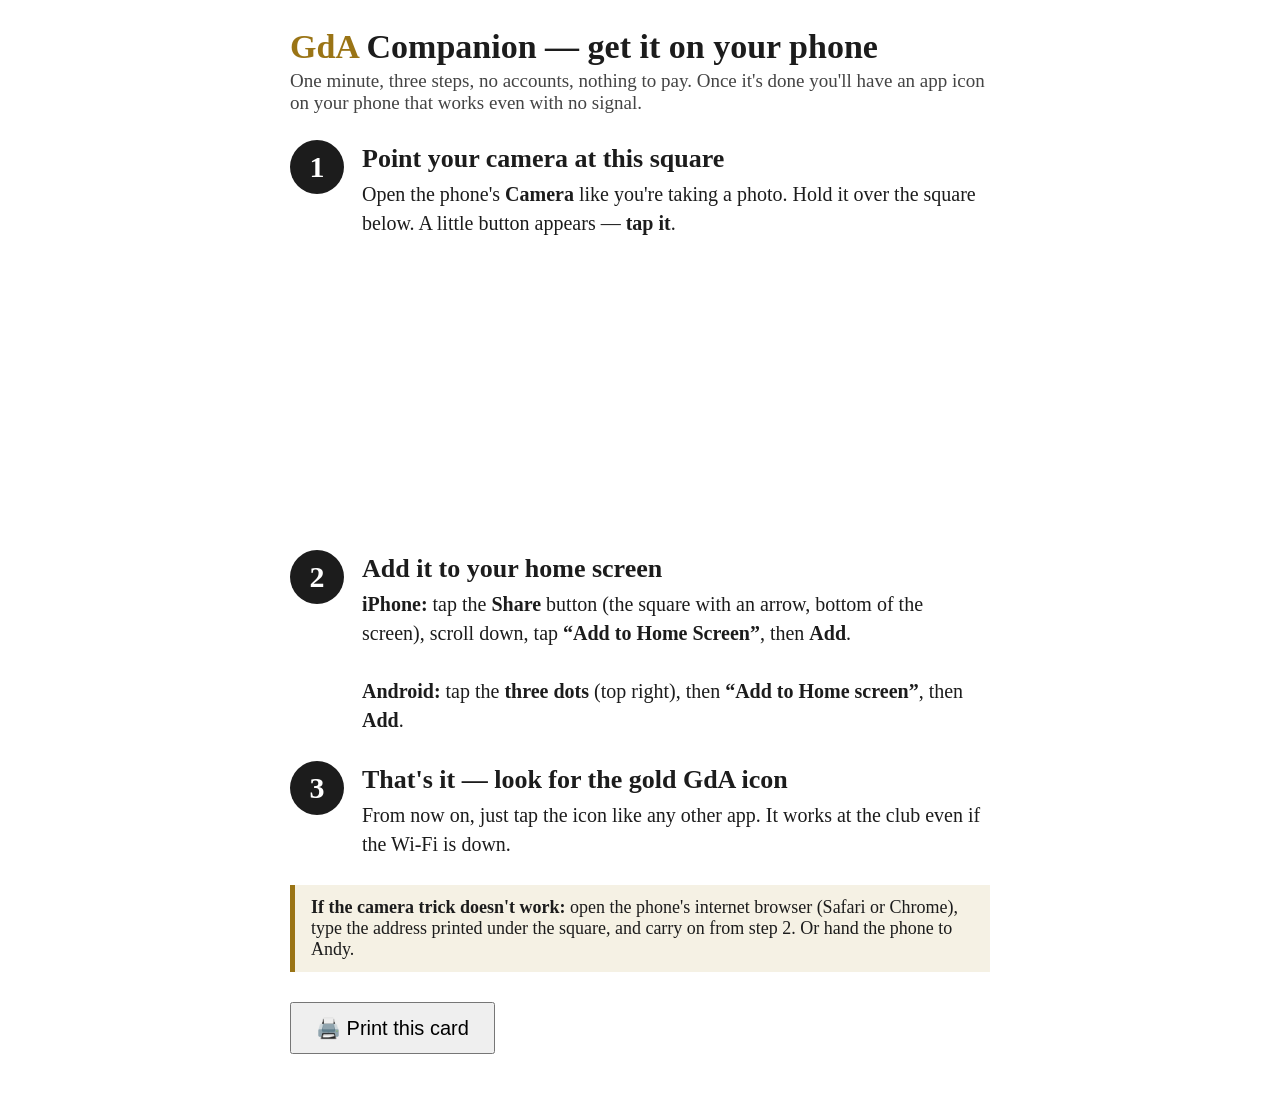
==== install-card.html @ 6cca6bb2 "Step 12 (pulled forward): PWA - manifest, network-first/cache-fallback service worker, generated ico" ====
<!DOCTYPE html>
<html lang="en">
<head>
<meta charset="utf-8">
<meta name="viewport" content="width=device-width, initial-scale=1">
<title>GdA Companion — install card</title>
<style>
  body { font-family: Georgia, "Times New Roman", serif; background: #fff; color: #1c1c1c;
         max-width: 700px; margin: 0 auto; padding: 28px 20px; }
  h1 { font-size: 34px; margin: 0 0 4px; } h1 span { color: #9a7415; }
  .lead { font-size: 19px; color: #444; margin: 0 0 22px; }
  .step { display: flex; gap: 18px; align-items: flex-start; margin: 26px 0; }
  .n { flex: 0 0 54px; height: 54px; border-radius: 50%; background: #1c1c1c; color: #fff;
       font-size: 30px; font-weight: bold; display: flex; align-items: center; justify-content: center; }
  .step h2 { font-size: 26px; margin: 4px 0 6px; }
  .step p { font-size: 20px; line-height: 1.45; margin: 0; }
  #qr { width: 260px; height: 260px; margin: 10px auto; display: block; }
  .url { text-align: center; font-size: 22px; font-weight: bold; letter-spacing: .02em; margin: 4px 0 18px; }
  .tip { background: #f5f1e4; border-left: 5px solid #9a7415; padding: 12px 16px; font-size: 18px; margin-top: 26px; }
  @media print { .noprint { display: none; } body { padding: 10px; } }
</style>
</head>
<body>
<h1><span>GdA</span> Companion — get it on your phone</h1>
<p class="lead">One minute, three steps, no accounts, nothing to pay. Once it's done you'll have
an app icon on your phone that works even with no signal.</p>

<div class="step">
  <div class="n">1</div>
  <div>
    <h2>Point your camera at this square</h2>
    <p>Open the phone's <b>Camera</b> like you're taking a photo. Hold it over the square below.
       A little button appears — <b>tap it</b>.</p>
  </div>
</div>

<div id="qr"><!-- QR SVG injected at deploy --></div>
<p class="url" id="urlline"><!-- URL injected at deploy --></p>

<div class="step">
  <div class="n">2</div>
  <div>
    <h2>Add it to your home screen</h2>
    <p><b>iPhone:</b> tap the <b>Share</b> button (the square with an arrow, bottom of the screen),
       scroll down, tap <b>“Add to Home Screen”</b>, then <b>Add</b>.<br><br>
       <b>Android:</b> tap the <b>three dots</b> (top right), then
       <b>“Add to Home screen”</b>, then <b>Add</b>.</p>
  </div>
</div>

<div class="step">
  <div class="n">3</div>
  <div>
    <h2>That's it — look for the gold GdA icon</h2>
    <p>From now on, just tap the icon like any other app.
       It works at the club even if the Wi-Fi is down.</p>
  </div>
</div>

<div class="tip">
  <b>If the camera trick doesn't work:</b> open the phone's internet browser
  (Safari or Chrome), type the address printed under the square, and carry on from step 2.
  Or hand the phone to Andy.
</div>

<p class="noprint" style="margin-top:30px;"><button onclick="print()" style="font-size:20px;padding:12px 24px;">🖨️ Print this card</button></p>
</body>
</html>
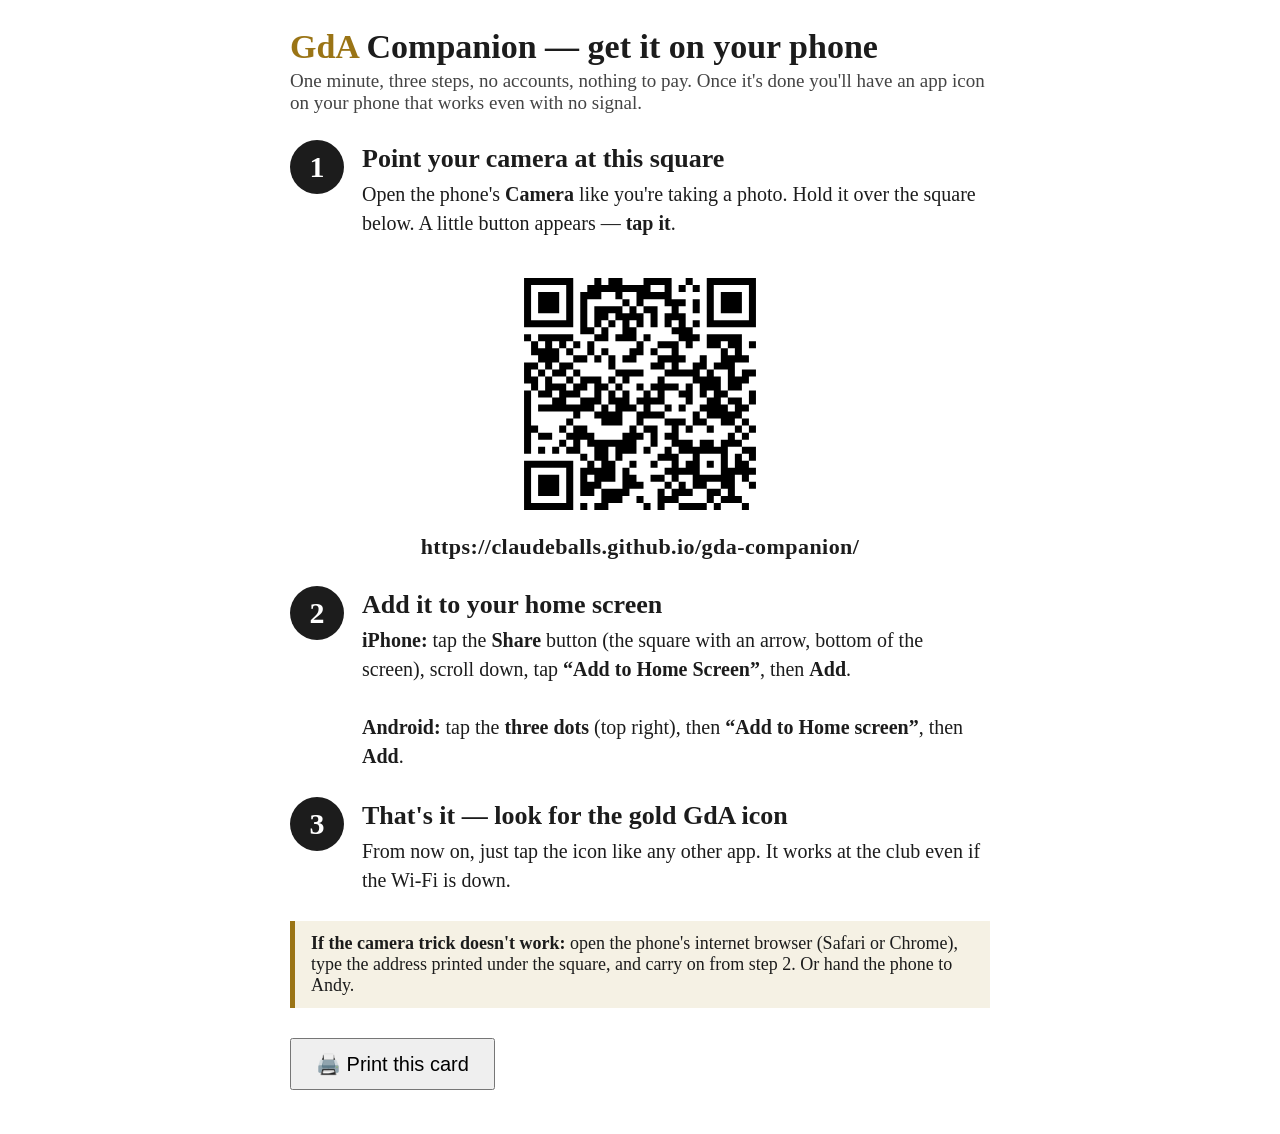
==== commit 91294794: "Live QR + URL baked into install card; sw cache v3" ====
--- a/install-card.html
+++ b/install-card.html
@@ -34,8 +34,9 @@
   </div>
 </div>
 
-<div id="qr"><!-- QR SVG injected at deploy --></div>
-<p class="url" id="urlline"><!-- URL injected at deploy --></p>
+<div id="qr">
+<svg version="1.1" viewBox="0 0 37 37" xmlns="http://www.w3.org/2000/svg"><path d="M2,2H3V3H2zM3,2H4V3H3zM4,2H5V3H4zM5,2H6V3H5zM6,2H7V3H6zM7,2H8V3H7zM8,2H9V3H8zM12,2H13V3H12zM14,2H15V3H14zM15,2H16V3H15zM19,2H20V3H19zM20,2H21V3H20zM21,2H22V3H21zM22,2H23V3H22zM25,2H26V3H25zM28,2H29V3H28zM29,2H30V3H29zM30,2H31V3H30zM31,2H32V3H31zM32,2H33V3H32zM33,2H34V3H33zM34,2H35V3H34zM2,3H3V4H2zM8,3H9V4H8zM11,3H12V4H11zM12,3H13V4H12zM13,3H14V4H13zM14,3H15V4H14zM15,3H16V4H15zM16,3H17V4H16zM17,3H18V4H17zM18,3H19V4H18zM19,3H20V4H19zM22,3H23V4H22zM24,3H25V4H24zM26,3H27V4H26zM28,3H29V4H28zM34,3H35V4H34zM2,4H3V5H2zM4,4H5V5H4zM5,4H6V5H5zM6,4H7V5H6zM8,4H9V5H8zM10,4H11V5H10zM11,4H12V5H11zM12,4H13V5H12zM15,4H16V5H15zM18,4H19V5H18zM19,4H20V5H19zM20,4H21V5H20zM21,4H22V5H21zM22,4H23V5H22zM28,4H29V5H28zM30,4H31V5H30zM31,4H32V5H31zM32,4H33V5H32zM34,4H35V5H34zM2,5H3V6H2zM4,5H5V6H4zM5,5H6V6H5zM6,5H7V6H6zM8,5H9V6H8zM10,5H11V6H10zM16,5H17V6H16zM18,5H19V6H18zM22,5H23V6H22zM23,5H24V6H23zM24,5H25V6H24zM26,5H27V6H26zM28,5H29V6H28zM30,5H31V6H30zM31,5H32V6H31zM32,5H33V6H32zM34,5H35V6H34zM2,6H3V7H2zM4,6H5V7H4zM5,6H6V7H5zM6,6H7V7H6zM8,6H9V7H8zM10,6H11V7H10zM12,6H13V7H12zM13,6H14V7H13zM14,6H15V7H14zM15,6H16V7H15zM17,6H18V7H17zM19,6H20V7H19zM20,6H21V7H20zM23,6H24V7H23zM26,6H27V7H26zM28,6H29V7H28zM30,6H31V7H30zM31,6H32V7H31zM32,6H33V7H32zM34,6H35V7H34zM2,7H3V8H2zM8,7H9V8H8zM10,7H11V8H10zM12,7H13V8H12zM13,7H14V8H13zM15,7H16V8H15zM16,7H17V8H16zM17,7H18V8H17zM18,7H19V8H18zM20,7H21V8H20zM22,7H23V8H22zM23,7H24V8H23zM24,7H25V8H24zM28,7H29V8H28zM34,7H35V8H34zM2,8H3V9H2zM3,8H4V9H3zM4,8H5V9H4zM5,8H6V9H5zM6,8H7V9H6zM7,8H8V9H7zM8,8H9V9H8zM10,8H11V9H10zM12,8H13V9H12zM14,8H15V9H14zM16,8H17V9H16zM18,8H19V9H18zM20,8H21V9H20zM22,8H23V9H22zM24,8H25V9H24zM26,8H27V9H26zM28,8H29V9H28zM29,8H30V9H29zM30,8H31V9H30zM31,8H32V9H31zM32,8H33V9H32zM33,8H34V9H33zM34,8H35V9H34zM10,9H11V10H10zM11,9H12V10H11zM13,9H14V10H13zM16,9H17V10H16zM17,9H18V10H17zM23,9H24V10H23zM24,9H25V10H24zM25,9H26V10H25zM2,10H3V11H2zM4,10H5V11H4zM5,10H6V11H5zM6,10H7V11H6zM7,10H8V11H7zM8,10H9V11H8zM12,10H13V11H12zM13,10H14V11H13zM15,10H16V11H15zM16,10H17V11H16zM17,10H18V11H17zM19,10H20V11H19zM24,10H25V11H24zM25,10H26V11H25zM26,10H27V11H26zM28,10H29V11H28zM29,10H30V11H29zM30,10H31V11H30zM31,10H32V11H31zM32,10H33V11H32zM3,11H4V12H3zM5,11H6V12H5zM7,11H8V12H7zM9,11H10V12H9zM11,11H12V12H11zM18,11H19V12H18zM21,11H22V12H21zM22,11H23V12H22zM23,11H24V12H23zM25,11H26V12H25zM28,11H29V12H28zM29,11H30V12H29zM31,11H32V12H31zM32,11H33V12H32zM34,11H35V12H34zM3,12H4V13H3zM4,12H5V13H4zM5,12H6V13H5zM6,12H7V13H6zM8,12H9V13H8zM11,12H12V13H11zM13,12H14V13H13zM17,12H18V13H17zM18,12H19V13H18zM20,12H21V13H20zM23,12H24V13H23zM30,12H31V13H30zM32,12H33V13H32zM4,13H5V14H4zM5,13H6V14H5zM6,13H7V14H6zM9,13H10V14H9zM10,13H11V14H10zM12,13H13V14H12zM14,13H15V14H14zM16,13H17V14H16zM17,13H18V14H17zM21,13H22V14H21zM22,13H23V14H22zM23,13H24V14H23zM24,13H25V14H24zM27,13H28V14H27zM30,13H31V14H30zM31,13H32V14H31zM32,13H33V14H32zM33,13H34V14H33zM2,14H3V15H2zM3,14H4V15H3zM5,14H6V15H5zM7,14H8V15H7zM8,14H9V15H8zM14,14H15V15H14zM20,14H21V15H20zM21,14H22V15H21zM23,14H24V15H23zM26,14H27V15H26zM27,14H28V15H27zM29,14H30V15H29zM30,14H31V15H30zM31,14H32V15H31zM2,15H3V16H2zM4,15H5V16H4zM6,15H7V16H6zM7,15H8V16H7zM9,15H10V16H9zM15,15H16V16H15zM16,15H17V16H16zM17,15H18V16H17zM18,15H19V16H18zM22,15H23V16H22zM23,15H24V16H23zM24,15H25V16H24zM25,15H26V16H25zM26,15H27V16H26zM28,15H29V16H28zM31,15H32V16H31zM33,15H34V16H33zM34,15H35V16H34zM2,16H3V17H2zM3,16H4V17H3zM5,16H6V17H5zM8,16H9V17H8zM10,16H11V17H10zM11,16H12V17H11zM12,16H13V17H12zM14,16H15V17H14zM16,16H17V17H16zM21,16H22V17H21zM26,16H27V17H26zM27,16H28V17H27zM28,16H29V17H28zM29,16H30V17H29zM31,16H32V17H31zM32,16H33V17H32zM33,16H34V17H33zM3,17H4V18H3zM5,17H6V18H5zM6,17H7V18H6zM7,17H8V18H7zM9,17H10V18H9zM10,17H11V18H10zM12,17H13V18H12zM13,17H14V18H13zM15,17H16V18H15zM18,17H19V18H18zM20,17H21V18H20zM21,17H22V18H21zM22,17H23V18H22zM23,17H24V18H23zM25,17H26V18H25zM27,17H28V18H27zM28,17H29V18H28zM29,17H30V18H29zM31,17H32V18H31zM32,17H33V18H32zM2,18H3V19H2zM4,18H5V19H4zM5,18H6V19H5zM7,18H8V19H7zM8,18H9V19H8zM9,18H10V19H9zM12,18H13V19H12zM14,18H15V19H14zM16,18H17V19H16zM19,18H20V19H19zM21,18H22V19H21zM24,18H25V19H24zM25,18H26V19H25zM27,18H28V19H27zM29,18H30V19H29zM30,18H31V19H30zM34,18H35V19H34zM2,19H3V20H2zM6,19H7V20H6zM7,19H8V20H7zM10,19H11V20H10zM11,19H12V20H11zM12,19H13V20H12zM14,19H15V20H14zM15,19H16V20H15zM16,19H17V20H16zM18,19H19V20H18zM19,19H20V20H19zM20,19H21V20H20zM21,19H22V20H21zM25,19H26V20H25zM28,19H29V20H28zM29,19H30V20H29zM31,19H32V20H31zM32,19H33V20H32zM34,19H35V20H34zM2,20H3V21H2zM4,20H5V21H4zM5,20H6V21H5zM6,20H7V21H6zM7,20H8V21H7zM8,20H9V21H8zM9,20H10V21H9zM10,20H11V21H10zM11,20H12V21H11zM13,20H14V21H13zM15,20H16V21H15zM16,20H17V21H16zM17,20H18V21H17zM19,20H20V21H19zM22,20H23V21H22zM24,20H25V21H24zM27,20H28V21H27zM28,20H29V21H28zM29,20H30V21H29zM30,20H31V21H30zM32,20H33V21H32zM33,20H34V21H33zM2,21H3V22H2zM9,21H10V22H9zM12,21H13V22H12zM13,21H14V22H13zM14,21H15V22H14zM15,21H16V22H15zM18,21H19V22H18zM19,21H20V22H19zM20,21H21V22H20zM21,21H22V22H21zM26,21H27V22H26zM28,21H29V22H28zM29,21H30V22H29zM30,21H31V22H30zM31,21H32V22H31zM32,21H33V22H32zM2,22H3V23H2zM8,22H9V23H8zM13,22H14V23H13zM14,22H15V23H14zM15,22H16V23H15zM18,22H19V23H18zM22,22H23V23H22zM23,22H24V23H23zM24,22H25V23H24zM26,22H27V23H26zM27,22H28V23H27zM30,22H31V23H30zM31,22H32V23H31zM33,22H34V23H33zM2,23H3V24H2zM3,23H4V24H3zM7,23H8V24H7zM9,23H10V24H9zM10,23H11V24H10zM17,23H18V24H17zM19,23H20V24H19zM20,23H21V24H20zM23,23H24V24H23zM25,23H26V24H25zM28,23H29V24H28zM32,23H33V24H32zM34,23H35V24H34zM2,24H3V25H2zM4,24H5V25H4zM5,24H6V25H5zM8,24H9V25H8zM9,24H10V25H9zM10,24H11V25H10zM11,24H12V25H11zM16,24H17V25H16zM17,24H18V25H17zM18,24H19V25H18zM20,24H21V25H20zM22,24H23V25H22zM23,24H24V25H23zM31,24H32V25H31zM33,24H34V25H33zM2,25H3V26H2zM7,25H8V26H7zM9,25H10V26H9zM11,25H12V26H11zM12,25H13V26H12zM13,25H14V26H13zM14,25H15V26H14zM15,25H16V26H15zM16,25H17V26H16zM17,25H18V26H17zM20,25H21V26H20zM23,25H24V26H23zM24,25H25V26H24zM25,25H26V26H25zM27,25H28V26H27zM28,25H29V26H28zM30,25H31V26H30zM31,25H32V26H31zM32,25H33V26H32zM2,26H3V27H2zM4,26H5V27H4zM6,26H7V27H6zM8,26H9V27H8zM9,26H10V27H9zM12,26H13V27H12zM13,26H14V27H13zM15,26H16V27H15zM16,26H17V27H16zM17,26H18V27H17zM19,26H20V27H19zM22,26H23V27H22zM24,26H25V27H24zM25,26H26V27H25zM26,26H27V27H26zM27,26H28V27H27zM28,26H29V27H28zM29,26H30V27H29zM30,26H31V27H30zM33,26H34V27H33zM34,26H35V27H34zM10,27H11V28H10zM12,27H13V28H12zM13,27H14V28H13zM15,27H16V28H15zM21,27H22V28H21zM22,27H23V28H22zM23,27H24V28H23zM26,27H27V28H26zM30,27H31V28H30zM32,27H33V28H32zM34,27H35V28H34zM2,28H3V29H2zM3,28H4V29H3zM4,28H5V29H4zM5,28H6V29H5zM6,28H7V29H6zM7,28H8V29H7zM8,28H9V29H8zM11,28H12V29H11zM13,28H14V29H13zM14,28H15V29H14zM17,28H18V29H17zM20,28H21V29H20zM23,28H24V29H23zM25,28H26V29H25zM26,28H27V29H26zM28,28H29V29H28zM30,28H31V29H30zM32,28H33V29H32zM33,28H34V29H33zM2,29H3V30H2zM8,29H9V30H8zM10,29H11V30H10zM11,29H12V30H11zM12,29H13V30H12zM13,29H14V30H13zM14,29H15V30H14zM16,29H17V30H16zM22,29H23V30H22zM23,29H24V30H23zM24,29H25V30H24zM25,29H26V30H25zM26,29H27V30H26zM30,29H31V30H30zM31,29H32V30H31zM32,29H33V30H32zM33,29H34V30H33zM34,29H35V30H34zM2,30H3V31H2zM4,30H5V31H4zM5,30H6V31H5zM6,30H7V31H6zM8,30H9V31H8zM10,30H11V31H10zM12,30H13V31H12zM13,30H14V31H13zM14,30H15V31H14zM16,30H17V31H16zM17,30H18V31H17zM20,30H21V31H20zM21,30H22V31H21zM23,30H24V31H23zM26,30H27V31H26zM27,30H28V31H27zM28,30H29V31H28zM29,30H30V31H29zM30,30H31V31H30zM31,30H32V31H31zM33,30H34V31H33zM2,31H3V32H2zM4,31H5V32H4zM5,31H6V32H5zM6,31H7V32H6zM8,31H9V32H8zM10,31H11V32H10zM11,31H12V32H11zM12,31H13V32H12zM16,31H17V32H16zM17,31H18V32H17zM18,31H19V32H18zM22,31H23V32H22zM24,31H25V32H24zM26,31H27V32H26zM27,31H28V32H27zM30,31H31V32H30zM31,31H32V32H31zM34,31H35V32H34zM2,32H3V33H2zM4,32H5V33H4zM5,32H6V33H5zM6,32H7V33H6zM8,32H9V33H8zM10,32H11V33H10zM11,32H12V33H11zM13,32H14V33H13zM14,32H15V33H14zM15,32H16V33H15zM16,32H17V33H16zM21,32H22V33H21zM23,32H24V33H23zM24,32H25V33H24zM25,32H26V33H25zM28,32H29V33H28zM29,32H30V33H29zM31,32H32V33H31zM2,33H3V34H2zM8,33H9V34H8zM13,33H14V34H13zM14,33H15V34H14zM15,33H16V34H15zM18,33H19V34H18zM21,33H22V34H21zM22,33H23V34H22zM23,33H24V34H23zM28,33H29V34H28zM30,33H31V34H30zM31,33H32V34H31zM32,33H33V34H32zM2,34H3V35H2zM3,34H4V35H3zM4,34H5V35H4zM5,34H6V35H5zM6,34H7V35H6zM7,34H8V35H7zM8,34H9V35H8zM10,34H11V35H10zM12,34H13V35H12zM13,34H14V35H13zM19,34H20V35H19zM21,34H22V35H21zM24,34H25V35H24zM25,34H26V35H25zM26,34H27V35H26zM27,34H28V35H27zM29,34H30V35H29zM33,34H34V35H33z" id="qr-path" fill="#000000" fill-opacity="1" fill-rule="nonzero" stroke="none"/></svg></div>
+<p class="url" id="urlline">https://claudeballs.github.io/gda-companion/</p>
 
 <div class="step">
   <div class="n">2</div>
